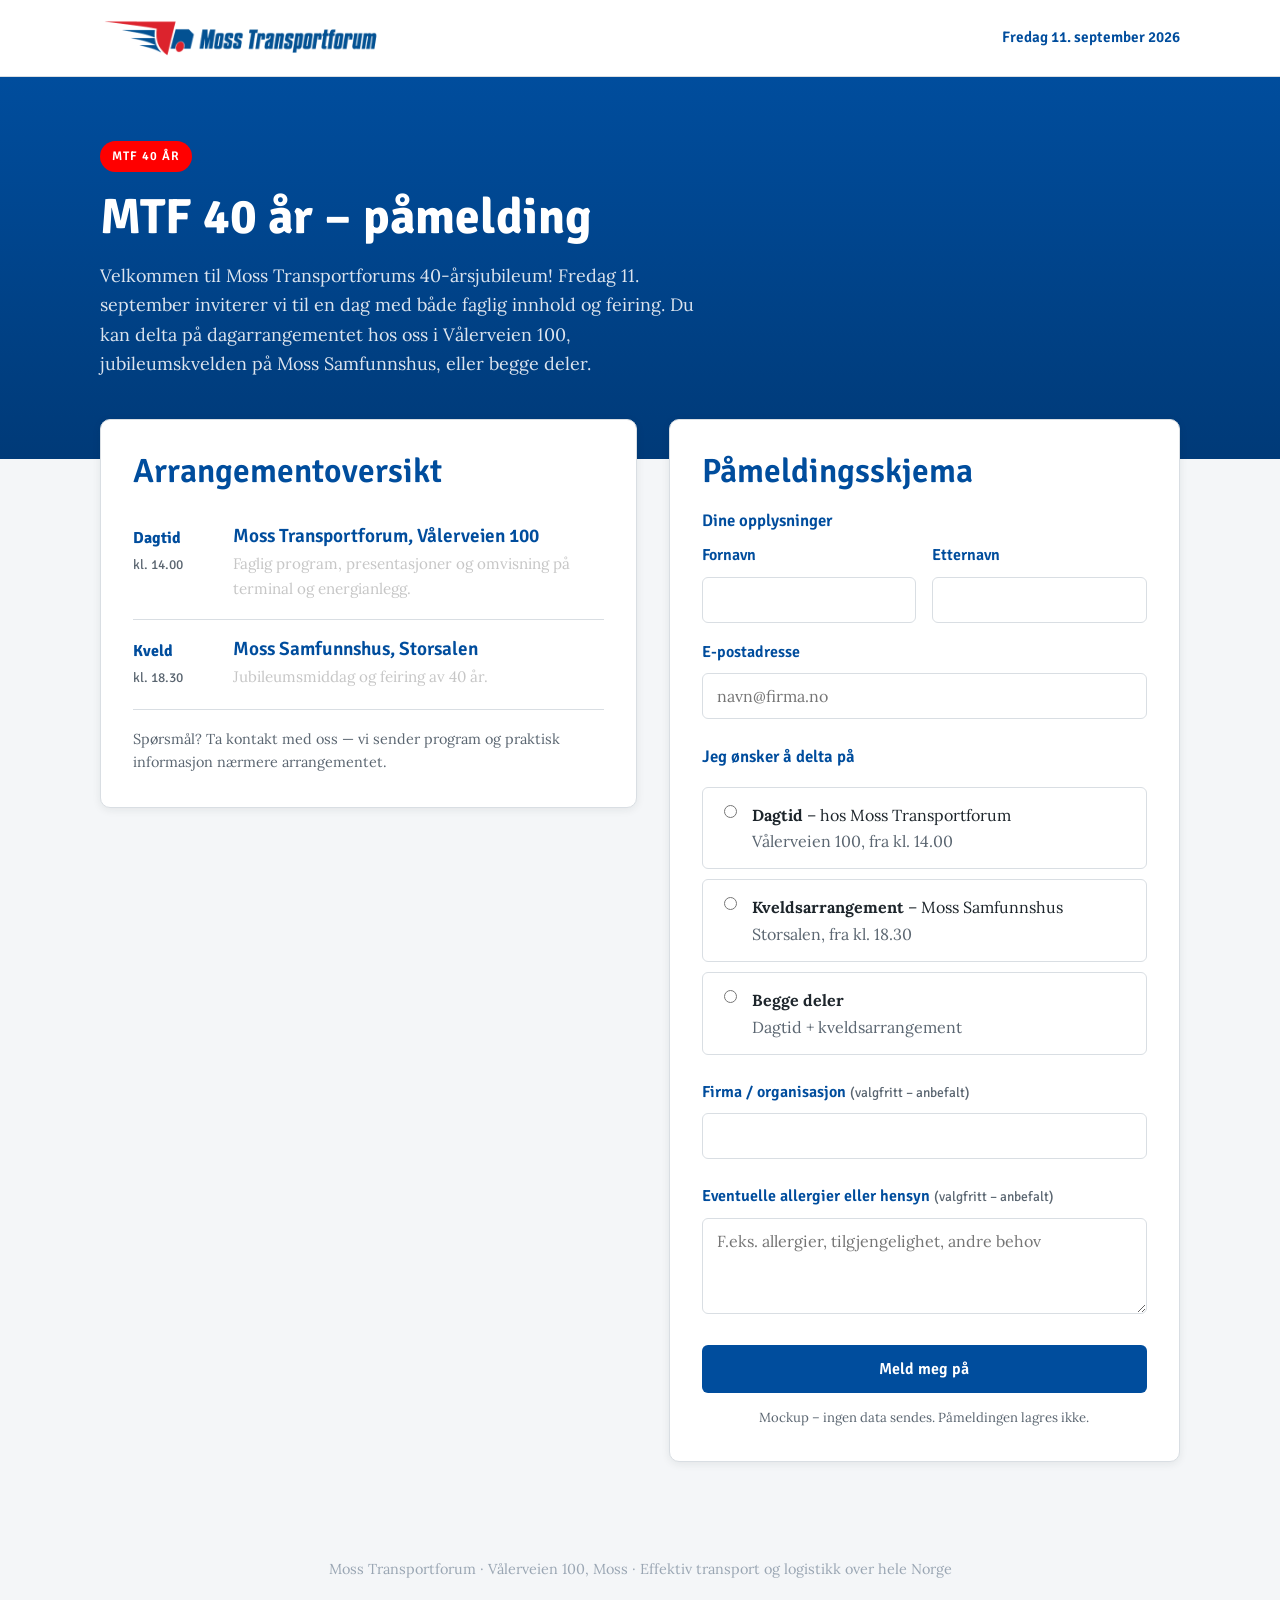
==== index.html @ da08341a "MTF 40 år – påmeldingsskjema (mockup) Co-Authored-By: Claude Opus 4.8 <noreply@anthropic.com>" ====
<!DOCTYPE html>
<html lang="no">
<head>
<meta charset="UTF-8">
<meta name="viewport" content="width=device-width, initial-scale=1.0">
<title>MTF 40 år – Påmelding</title>
<link rel="stylesheet" href="brand/mtf-brand.css">
<style>
  /* Sidespecifikk layout — bygger på MTFs brand-tokens */
  .top { background: #ffffff; border-bottom: 1px solid var(--mtf-line); }
  .top .mtf-container { display:flex; align-items:center; justify-content:space-between; padding-top:16px; padding-bottom:16px; }
  .top img { height: 44px; }
  .top .date { color: var(--mtf-blue); font-family:var(--mtf-font-head); font-weight:600; font-size:.95rem; }

  .hero {
    background: linear-gradient(180deg, #004d9d, #003a78);
    color:#fff;
    padding: var(--mtf-space-8) 0;
  }
  .hero .mtf-tag { background: var(--mtf-red); }
  .hero h1 { color:#fff; max-width: 760px; }
  .hero p { color:#dce4ee; max-width: 620px; font-size:1.12rem; }

  .layout { max-width: var(--mtf-maxw); margin: -40px auto 0; padding: 0 var(--mtf-space-5) var(--mtf-space-8); display:grid; grid-template-columns: 1.05fr 1fr; gap: var(--mtf-space-6); align-items:start; }
  @media (max-width: 860px){ .layout { grid-template-columns:1fr; margin-top:-24px; } }

  .events .ev { display:flex; gap:16px; padding: 18px 0; border-bottom:1px solid var(--mtf-line); }
  .events .ev:last-child { border-bottom:0; }
  .ev .when { flex:0 0 84px; font-family:var(--mtf-font-head); font-weight:700; color:var(--mtf-blue); }
  .ev h3 { margin:0 0 4px; }
  .ev p { margin:0; color:var(--mtf-gray); font-size:.95rem; }

  .form-card h2 { margin-top:0; }
  .grid2 { display:grid; grid-template-columns:1fr 1fr; gap: var(--mtf-space-4); }
  @media (max-width:520px){ .grid2 { grid-template-columns:1fr; } }
  fieldset { border:0; margin:0 0 var(--mtf-space-5); padding:0; }
  fieldset legend { padding:0; }
  .choices { display:grid; gap:10px; margin-top:8px; }

  .confirm { text-align:center; padding: var(--mtf-space-6) var(--mtf-space-4); }
  .confirm .mark { width:64px; height:64px; border-radius:50%; background:var(--mtf-green-tint); color:var(--mtf-green-dark); display:flex; align-items:center; justify-content:center; margin:0 auto var(--mtf-space-4); font-size:34px; }
  .err { color: var(--mtf-red-dark); font-size:.85rem; margin-top:6px; }

  .siteft { background:var(--mtf-navy); color:#9aa6b3; text-align:center; padding: var(--mtf-space-6) 0; font-size:.9rem; }
</style>
</head>
<body class="mtf">

  <!-- Toppstripe -->
  <div class="top">
    <div class="mtf-container">
      <img src="brand/assets/mtf-logo.png" alt="Moss Transportforum">
      <span class="date">Fredag 11. september 2026</span>
    </div>
  </div>

  <!-- Hero -->
  <header class="hero">
    <div class="mtf-container">
      <span class="mtf-tag">MTF 40 år</span>
      <h1 style="margin-top:16px">MTF 40 år – påmelding</h1>
      <p>Velkommen til Moss Transportforums 40-årsjubileum! Fredag 11. september inviterer vi til en dag med
         både faglig innhold og feiring. Du kan delta på dagarrangementet hos oss i Vålerveien 100,
         jubileumskvelden på Moss Samfunnshus, eller begge deler.</p>
    </div>
  </header>

  <main class="layout">

    <!-- Arrangementoversikt -->
    <section class="mtf-card events" aria-label="Arrangementoversikt">
      <h2>Arrangementoversikt</h2>
      <div class="ev">
        <div class="when">Dagtid<br><span class="mtf-muted" style="font-weight:400;font-size:.85rem">kl. 14.00</span></div>
        <div>
          <h3>Moss Transportforum, Vålerveien 100</h3>
          <p>Faglig program, presentasjoner og omvisning på terminal og energianlegg.</p>
        </div>
      </div>
      <div class="ev">
        <div class="when">Kveld<br><span class="mtf-muted" style="font-weight:400;font-size:.85rem">kl. 18.30</span></div>
        <div>
          <h3>Moss Samfunnshus, Storsalen</h3>
          <p>Jubileumsmiddag og feiring av 40 år.</p>
        </div>
      </div>
      <p class="mtf-muted" style="margin:18px 0 0;font-size:.9rem">
        Spørsmål? Ta kontakt med oss — vi sender program og praktisk informasjon nærmere arrangementet.
      </p>
    </section>

    <!-- Påmeldingsskjema -->
    <section class="mtf-card form-card">
      <form id="paamelding" novalidate>
        <h2>Påmeldingsskjema</h2>

        <fieldset>
          <legend class="mtf-label" style="font-size:1.05rem">Dine opplysninger</legend>
          <div class="grid2">
            <div class="mtf-field" style="margin-bottom:0">
              <label class="mtf-label" for="fornavn">Fornavn</label>
              <input class="mtf-input" id="fornavn" name="fornavn" type="text" autocomplete="given-name" required>
            </div>
            <div class="mtf-field" style="margin-bottom:0">
              <label class="mtf-label" for="etternavn">Etternavn</label>
              <input class="mtf-input" id="etternavn" name="etternavn" type="text" autocomplete="family-name" required>
            </div>
          </div>
          <div class="mtf-field" style="margin-top:16px;margin-bottom:0">
            <label class="mtf-label" for="epost">E-postadresse</label>
            <input class="mtf-input" id="epost" name="epost" type="email" autocomplete="email" placeholder="navn@firma.no" required>
          </div>
        </fieldset>

        <fieldset>
          <legend class="mtf-label" style="font-size:1.05rem">Jeg ønsker å delta på</legend>
          <div class="choices" role="radiogroup">
            <label class="mtf-choice">
              <input type="radio" name="deltakelse" value="Dagtid" required>
              <span><strong>Dagtid</strong> – hos Moss Transportforum<br><span class="mtf-muted">Vålerveien 100, fra kl. 14.00</span></span>
            </label>
            <label class="mtf-choice">
              <input type="radio" name="deltakelse" value="Kveldsarrangement">
              <span><strong>Kveldsarrangement</strong> – Moss Samfunnshus<br><span class="mtf-muted">Storsalen, fra kl. 18.30</span></span>
            </label>
            <label class="mtf-choice">
              <input type="radio" name="deltakelse" value="Begge deler">
              <span><strong>Begge deler</strong><br><span class="mtf-muted">Dagtid + kveldsarrangement</span></span>
            </label>
          </div>
          <div class="err" id="err-deltakelse" hidden>Velg hva du ønsker å delta på.</div>
        </fieldset>

        <div class="mtf-field">
          <label class="mtf-label" for="firma">Firma / organisasjon <span class="mtf-optional">(valgfritt – anbefalt)</span></label>
          <input class="mtf-input" id="firma" name="firma" type="text" autocomplete="organization">
        </div>

        <div class="mtf-field">
          <label class="mtf-label" for="hensyn">Eventuelle allergier eller hensyn <span class="mtf-optional">(valgfritt – anbefalt)</span></label>
          <textarea class="mtf-textarea" id="hensyn" name="hensyn" placeholder="F.eks. allergier, tilgjengelighet, andre behov"></textarea>
        </div>

        <button type="submit" class="mtf-btn mtf-btn--primary" style="width:100%">Meld meg på</button>
        <p class="mtf-muted mtf-center" style="font-size:.82rem;margin:14px 0 0">
          Mockup – ingen data sendes. Påmeldingen lagres ikke.
        </p>
      </form>

      <!-- Bekreftelse -->
      <div class="confirm" id="bekreftelse" hidden>
        <div class="mark">✓</div>
        <h2>Takk for din påmelding!</h2>
        <p>Vi sender deg mer informasjon og program for dagen nærmere arrangementet.</p>
        <p class="mtf-muted" id="bekreftelse-detalj"></p>
      </div>
    </section>

  </main>

  <footer class="siteft">
    Moss Transportforum · Vålerveien 100, Moss · Effektiv transport og logistikk over hele Norge
  </footer>

<script>
  (function () {
    var form = document.getElementById('paamelding');
    var confirm = document.getElementById('bekreftelse');
    var errDelt = document.getElementById('err-deltakelse');

    form.addEventListener('submit', function (e) {
      e.preventDefault();
      errDelt.hidden = true;

      // Native validering for tekstfelt + e-post
      if (!form.checkValidity()) {
        form.reportValidity();
        return;
      }
      var valgt = form.querySelector('input[name="deltakelse"]:checked');
      if (!valgt) {
        errDelt.hidden = false;
        errDelt.scrollIntoView({ behavior: 'smooth', block: 'center' });
        return;
      }

      var fornavn = document.getElementById('fornavn').value.trim();
      document.getElementById('bekreftelse-detalj').textContent =
        'Registrert: ' + fornavn + ' · ' + valgt.value + '.';

      form.hidden = true;
      confirm.hidden = false;
      confirm.scrollIntoView({ behavior: 'smooth', block: 'center' });
    });
  })();
</script>
</body>
</html>
---- brand/mtf-brand.css ----
/* ==========================================================================
   MTF – Moss Transportforum · Brand set
   Kilde: offisiell profilmanual (brand/MTF-profilmanual.pdf).
   Brukes av jubileumsmateriell (MTF 40 år) og MTF-web.
   ========================================================================== */

@import url('https://fonts.googleapis.com/css2?family=Signika:wght@300;400;500;600;700&family=Lora:ital,wght@0,400;0,500;0,600;0,700;1,400&display=swap');

:root {
  /* --- Hovedfarger (profilmanual) -------------------------------------- */
  --mtf-blue:        #004d9d;  /* MTF Blå · PMS 2728C · primær             */
  --mtf-blue-dark:   #003a78;  /* hover / dyp blå                          */
  --mtf-blue-tint:   #e6eef7;  /* lys blå flate                           */
  --mtf-red:         #ff0000;  /* MTF Rød · PMS 185C · aksent              */
  --mtf-red-dark:    #a31a16;  /* Rød Mechrite · hover på rød             */

  /* --- Sekundærpalett (profilmanual) ----------------------------------- */
  --mtf-calico:      #4d63ab;  /* Blå Calico                              */
  --mtf-marble:      #8388a8;  /* Blå Marble                              */
  --mtf-gray:        #c6c6c6;  /* Grå                                     */
  --mtf-thyme:       #c7c5ac;  /* Grønn Thyme                             */
  --mtf-palm:        #afa852;  /* Grønn Palm                              */
  --mtf-oliven:      #c0bb09;  /* Grønn Oliven                            */
  --mtf-mechrite:    #a31a16;  /* Rød Mechrite                            */

  /* Jubileum / bærekraft-aksent — bruker offisiell Grønn Palm */
  --mtf-green:       #afa852;
  --mtf-green-dark:  #8a8440;
  --mtf-green-tint:  #f0efdf;

  /* --- Nøytraler ------------------------------------------------------- */
  --mtf-ink:         #1d252b;  /* brødtekst                               */
  --mtf-dark:        #243140;  /* mørk flate (footer)                     */
  --mtf-muted:       #5b6671;
  --mtf-line:        #d9dee3;
  --mtf-bg:          #f4f6f8;
  --mtf-white:       #ffffff;

  /* --- Typografi (profilmanual) ---------------------------------------- */
  --mtf-font-head: 'Signika', 'Segoe UI', Arial, Helvetica, sans-serif;  /* titler */
  --mtf-font-body: 'Lora', Georgia, 'Times New Roman', serif;            /* brødtekst */
  --mtf-font-num:  'Helvetica Neue', Helvetica, Arial, sans-serif;       /* tall */

  /* --- Skala / form ---------------------------------------------------- */
  --mtf-radius:      10px;
  --mtf-radius-sm:   6px;
  --mtf-shadow:      0 6px 24px rgba(29, 37, 43, .10);
  --mtf-shadow-sm:   0 2px 8px rgba(29, 37, 43, .08);
  --mtf-maxw:        1080px;

  --mtf-space-1: 4px;  --mtf-space-2: 8px;  --mtf-space-3: 12px;
  --mtf-space-4: 16px; --mtf-space-5: 24px; --mtf-space-6: 32px;
  --mtf-space-7: 48px; --mtf-space-8: 64px;
}

/* --- Basis ------------------------------------------------------------- */
.mtf,
body.mtf {
  margin: 0;
  font-family: var(--mtf-font-body);
  color: var(--mtf-ink);
  background: var(--mtf-bg);
  line-height: 1.65;
  -webkit-font-smoothing: antialiased;
}

.mtf h1, .mtf h2, .mtf h3, .mtf h4 {
  font-family: var(--mtf-font-head);
  color: var(--mtf-blue);
  line-height: 1.15;
  font-weight: 600;
  margin: 0 0 var(--mtf-space-4);
}
.mtf h1 { font-size: clamp(2rem, 4.5vw, 3.1rem); font-weight: 700; }
.mtf h2 { font-size: clamp(1.5rem, 3vw, 2.1rem); }
.mtf h3 { font-size: 1.2rem; }
.mtf p  { margin: 0 0 var(--mtf-space-4); }
.mtf a  { color: var(--mtf-blue); }

/* Tall settes i Helvetica jf. profilmanual (Typografi tall) */
.mtf-num { font-family: var(--mtf-font-num); font-feature-settings: "tnum" 1; }

.mtf-container { max-width: var(--mtf-maxw); margin: 0 auto; padding: 0 var(--mtf-space-5); }

/* --- Etikett / tag ----------------------------------------------------- */
.mtf-tag {
  display: inline-block;
  font-family: var(--mtf-font-head);
  font-weight: 600;
  font-size: .78rem;
  letter-spacing: .08em;
  text-transform: uppercase;
  color: var(--mtf-white);
  background: var(--mtf-red);
  padding: 5px 12px;
  border-radius: 100px;
}
.mtf-tag--blue  { background: var(--mtf-blue); }
.mtf-tag--green { background: var(--mtf-green); color: var(--mtf-ink); }

/* --- Kort -------------------------------------------------------------- */
.mtf-card {
  background: var(--mtf-white);
  border: 1px solid var(--mtf-line);
  border-radius: var(--mtf-radius);
  box-shadow: var(--mtf-shadow-sm);
  padding: var(--mtf-space-6);
}

/* --- Knapper ----------------------------------------------------------- */
.mtf-btn {
  display: inline-flex;
  align-items: center;
  justify-content: center;
  gap: var(--mtf-space-2);
  font-family: var(--mtf-font-head);
  font-weight: 600;
  font-size: 1rem;
  line-height: 1;
  padding: 14px 26px;
  border: 2px solid transparent;
  border-radius: var(--mtf-radius-sm);
  cursor: pointer;
  text-decoration: none;
  transition: background .15s ease, border-color .15s ease, transform .05s ease;
}
.mtf-btn:active { transform: translateY(1px); }
.mtf-btn--primary { background: var(--mtf-blue); color: var(--mtf-white); }
.mtf-btn--primary:hover { background: var(--mtf-blue-dark); }
.mtf-btn--accent  { background: var(--mtf-red); color: var(--mtf-white); }
.mtf-btn--accent:hover { background: var(--mtf-red-dark); }
.mtf-btn--ghost {
  background: transparent;
  color: var(--mtf-blue);
  border-color: var(--mtf-blue);
}
.mtf-btn--ghost:hover { background: var(--mtf-blue-tint); }

/* --- Skjemafelt -------------------------------------------------------- */
.mtf-field { margin-bottom: var(--mtf-space-5); }
.mtf-label {
  display: block;
  font-family: var(--mtf-font-head);
  font-weight: 600;
  color: var(--mtf-blue);
  margin-bottom: var(--mtf-space-2);
}
.mtf-label .mtf-optional {
  font-weight: 400;
  color: var(--mtf-muted);
  font-size: .85rem;
}
.mtf-input,
.mtf-textarea {
  width: 100%;
  box-sizing: border-box;
  font-family: var(--mtf-font-body);
  font-size: 1rem;
  color: var(--mtf-ink);
  background: var(--mtf-white);
  border: 1.5px solid var(--mtf-line);
  border-radius: var(--mtf-radius-sm);
  padding: 12px 14px;
  transition: border-color .15s ease, box-shadow .15s ease;
}
.mtf-input:focus,
.mtf-textarea:focus {
  outline: none;
  border-color: var(--mtf-blue);
  box-shadow: 0 0 0 3px var(--mtf-blue-tint);
}
.mtf-textarea { min-height: 96px; resize: vertical; }

/* --- Valg (radio som kort) -------------------------------------------- */
.mtf-choice {
  display: flex;
  align-items: flex-start;
  gap: var(--mtf-space-3);
  border: 1.5px solid var(--mtf-line);
  border-radius: var(--mtf-radius-sm);
  padding: 14px 16px;
  cursor: pointer;
  transition: border-color .15s ease, background .15s ease;
}
.mtf-choice:hover { border-color: var(--mtf-blue); background: var(--mtf-blue-tint); }
.mtf-choice input { margin-top: 3px; accent-color: var(--mtf-blue); }
.mtf-choice--selected,
.mtf-choice:has(input:checked) {
  border-color: var(--mtf-blue);
  background: var(--mtf-blue-tint);
}

/* --- Hjelpere ---------------------------------------------------------- */
.mtf-muted { color: var(--mtf-muted); }
.mtf-center { text-align: center; }
[hidden] { display: none !important; }
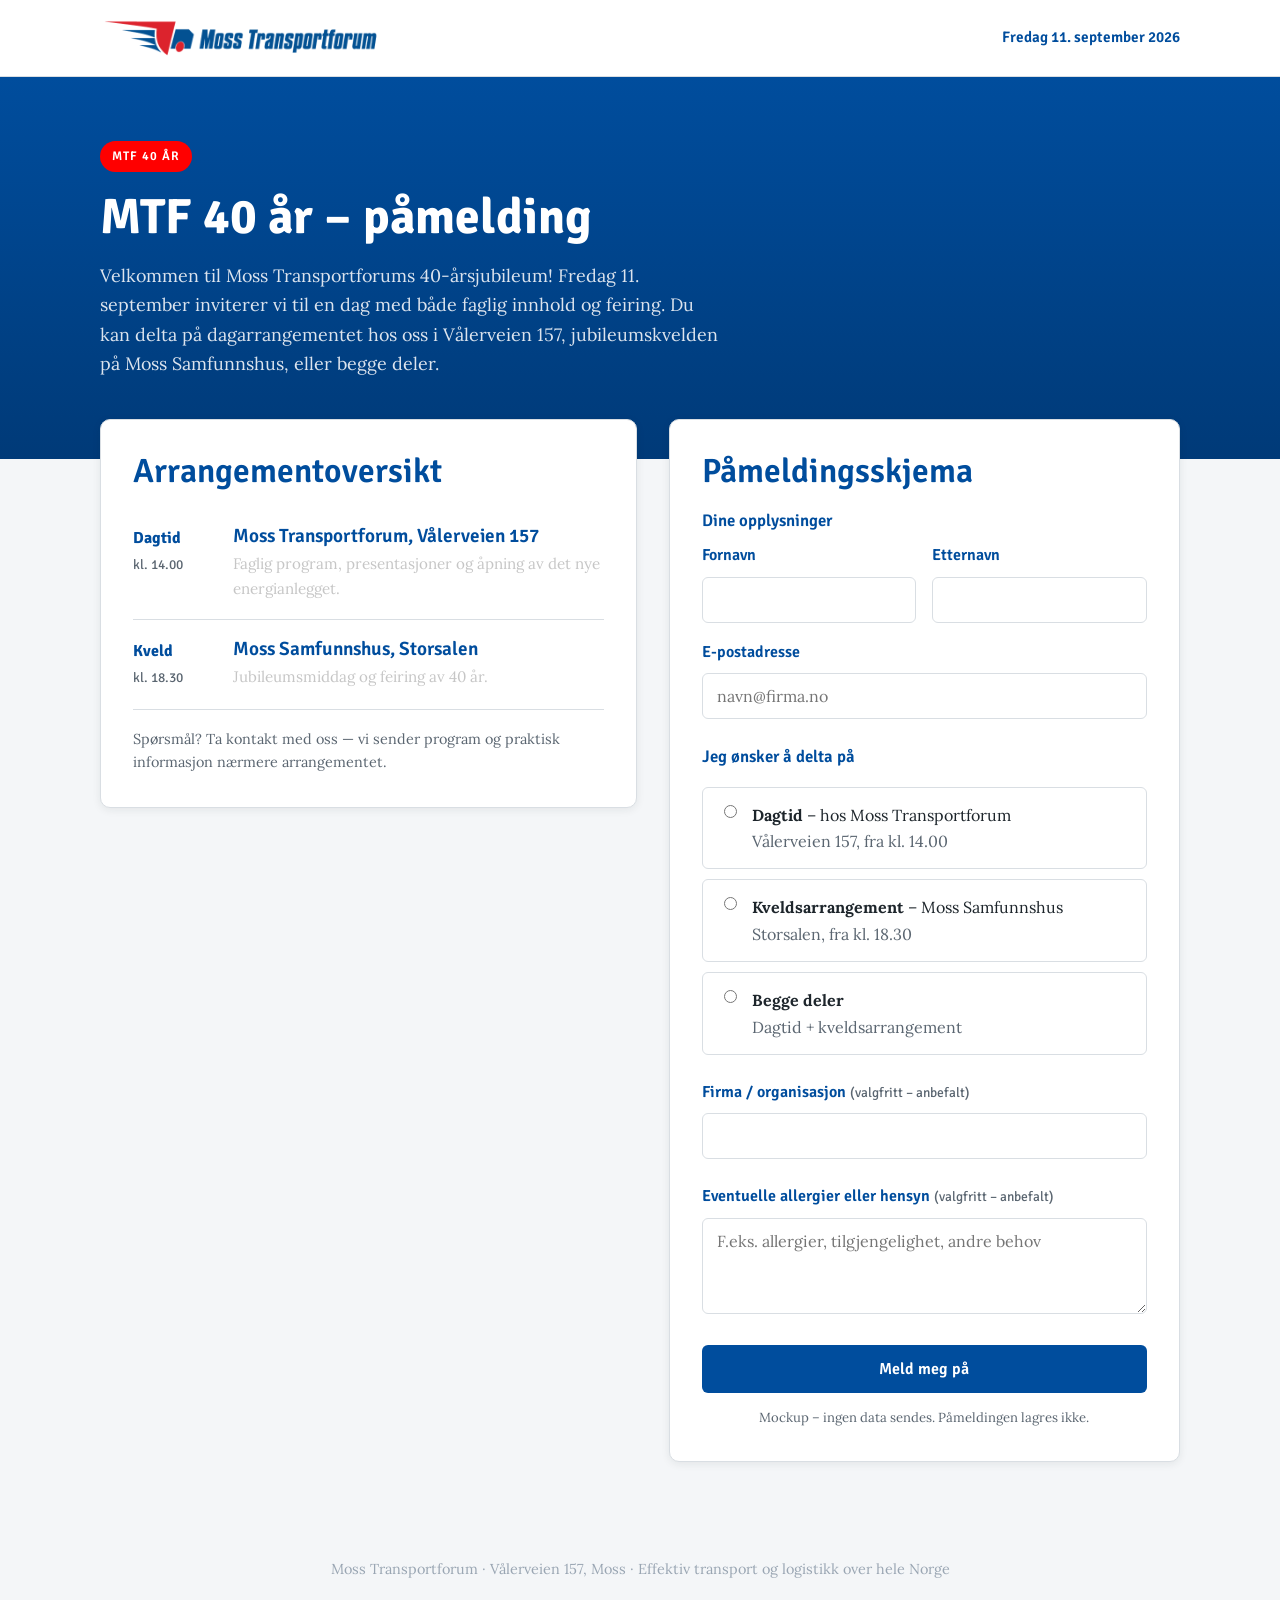
==== commit 629f64f5: "Oppdater tekst: åpning av nytt energianlegg + adresse Vålerveien 157 Co-Authored-By: Claude Opus 4.8" ====
--- a/index.html
+++ b/index.html
@@ -60,7 +60,7 @@
       <span class="mtf-tag">MTF 40 år</span>
       <h1 style="margin-top:16px">MTF 40 år – påmelding</h1>
       <p>Velkommen til Moss Transportforums 40-årsjubileum! Fredag 11. september inviterer vi til en dag med
-         både faglig innhold og feiring. Du kan delta på dagarrangementet hos oss i Vålerveien 100,
+         både faglig innhold og feiring. Du kan delta på dagarrangementet hos oss i Vålerveien 157,
          jubileumskvelden på Moss Samfunnshus, eller begge deler.</p>
     </div>
   </header>
@@ -73,8 +73,8 @@
       <div class="ev">
         <div class="when">Dagtid<br><span class="mtf-muted" style="font-weight:400;font-size:.85rem">kl. 14.00</span></div>
         <div>
-          <h3>Moss Transportforum, Vålerveien 100</h3>
-          <p>Faglig program, presentasjoner og omvisning på terminal og energianlegg.</p>
+          <h3>Moss Transportforum, Vålerveien 157</h3>
+          <p>Faglig program, presentasjoner og åpning av det nye energianlegget.</p>
         </div>
       </div>
       <div class="ev">
@@ -117,7 +117,7 @@
           <div class="choices" role="radiogroup">
             <label class="mtf-choice">
               <input type="radio" name="deltakelse" value="Dagtid" required>
-              <span><strong>Dagtid</strong> – hos Moss Transportforum<br><span class="mtf-muted">Vålerveien 100, fra kl. 14.00</span></span>
+              <span><strong>Dagtid</strong> – hos Moss Transportforum<br><span class="mtf-muted">Vålerveien 157, fra kl. 14.00</span></span>
             </label>
             <label class="mtf-choice">
               <input type="radio" name="deltakelse" value="Kveldsarrangement">
@@ -159,7 +159,7 @@
   </main>
 
   <footer class="siteft">
-    Moss Transportforum · Vålerveien 100, Moss · Effektiv transport og logistikk over hele Norge
+    Moss Transportforum · Vålerveien 157, Moss · Effektiv transport og logistikk over hele Norge
   </footer>
 
 <script>
